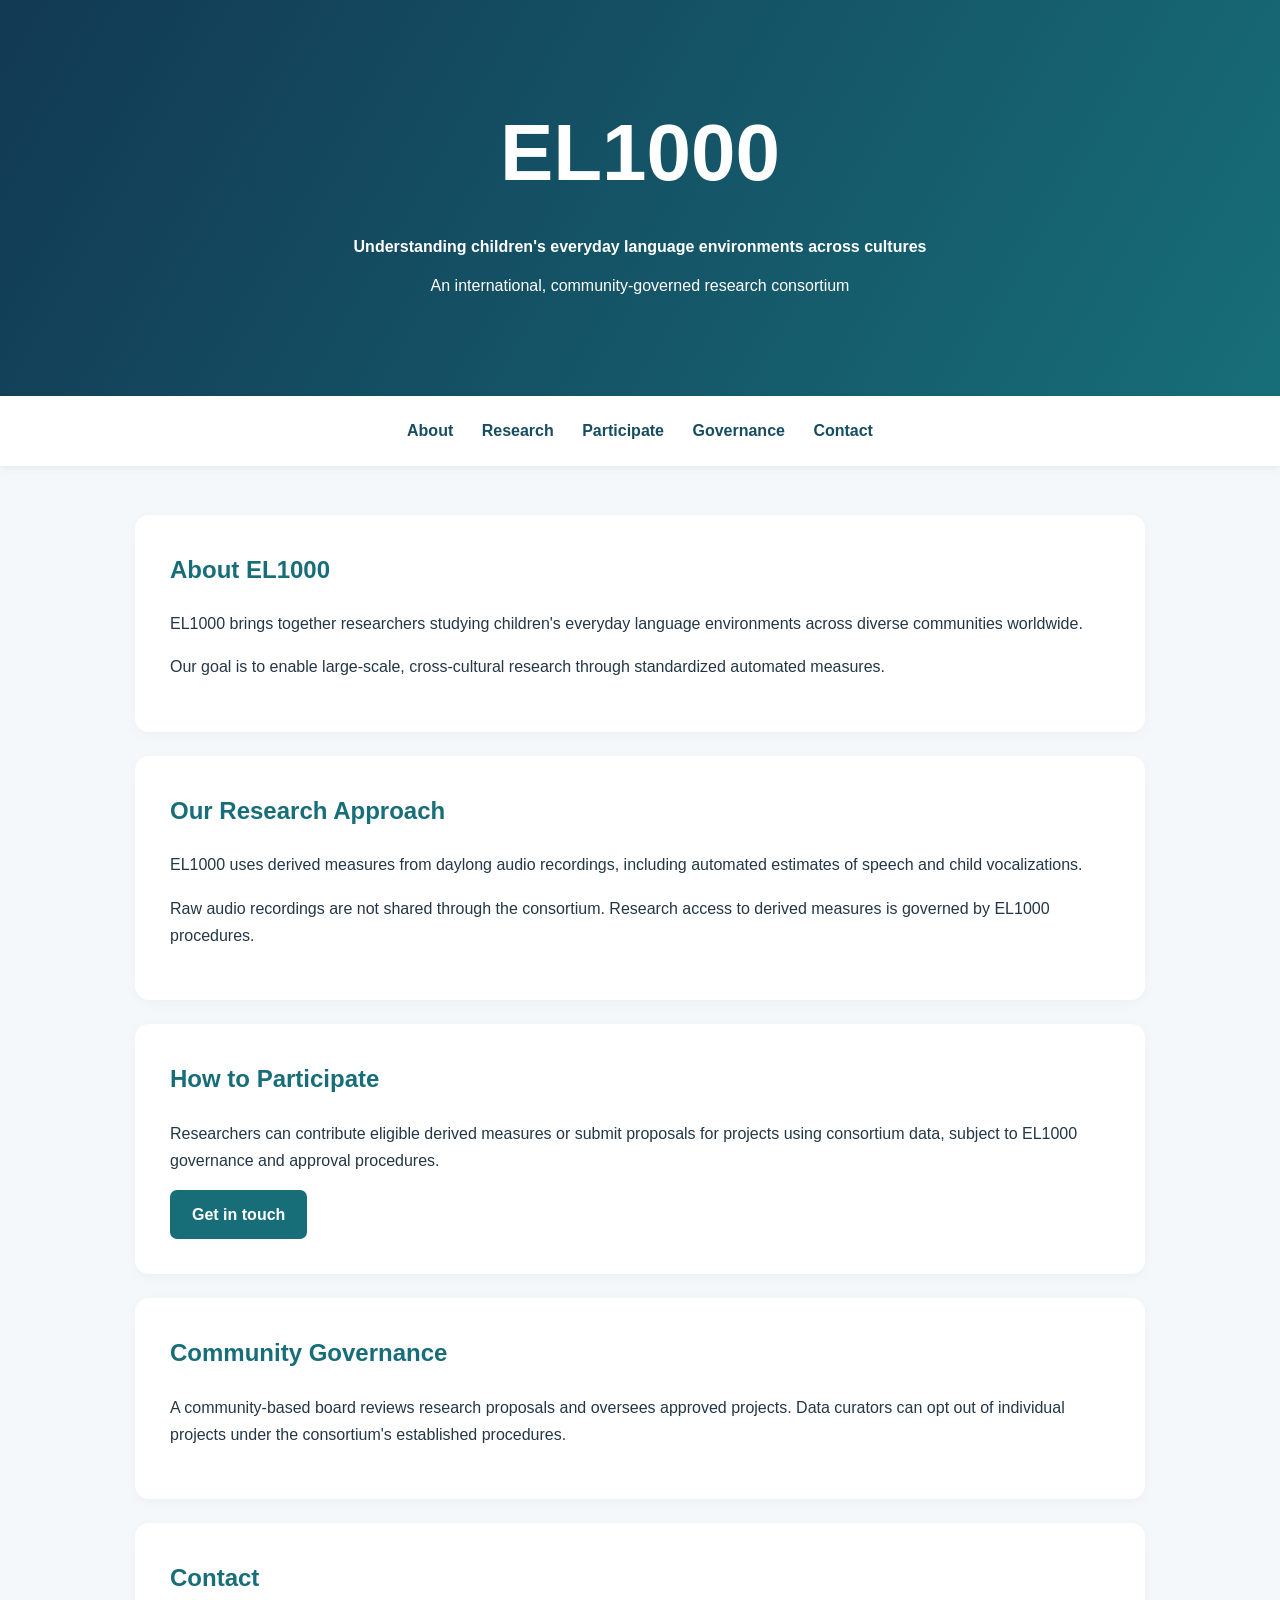
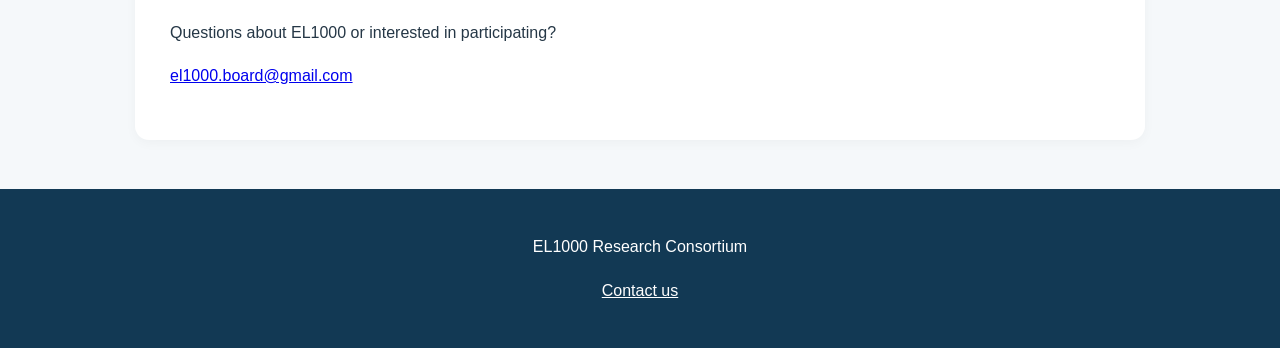
==== index.html @ 60c6f6d0 "Create index.html first commit with general structure of website" ====
<!DOCTYPE html>
<html lang="en">
<head>
<meta charset="UTF-8">
<meta name="viewport" content="width=device-width, initial-scale=1">
<title>EL1000 | Research Consortium</title>
<style>
*{box-sizing:border-box}
body{margin:0;font-family:Arial,Helvetica,sans-serif;color:#253746;background:#f5f8fa;line-height:1.7}
header{background:linear-gradient(120deg,#123954,#176e79);color:white;text-align:center;padding:85px 20px}
header h1{font-size:clamp(3rem,8vw,5rem);margin:0}
header p{max-width:700px;margin:12px auto}
nav{background:white;text-align:center;padding:16px;position:sticky;top:0;box-shadow:0 2px 8px #0001}
nav a{display:inline-block;margin:5px 12px;color:#174d61;text-decoration:none;font-weight:bold}
main{max-width:1050px;margin:auto;padding:25px 20px}
section{background:white;margin:24px 0;padding:35px;border-radius:14px;box-shadow:0 3px 12px #00000009;scroll-margin-top:90px}
h2{color:#176e79;margin-top:0}
.button{display:inline-block;background:#176e79;color:white;padding:11px 22px;border-radius:7px;text-decoration:none;font-weight:bold}
footer{text-align:center;background:#123954;color:white;padding:28px}
footer a{color:white}
@media(max-width:600px){section{padding:24px}header{padding:60px 18px}}
</style>
</head>
<body>
<header>
<h1>EL1000</h1>
<p><strong>Understanding children's everyday language environments across cultures</strong></p>
<p>An international, community-governed research consortium</p>
</header>
<nav>
<a href="#about">About</a>
<a href="#research">Research</a>
<a href="#participate">Participate</a>
<a href="#governance">Governance</a>
<a href="#contact">Contact</a>
</nav>
<main>
<section id="about">
<h2>About EL1000</h2>
<p>EL1000 brings together researchers studying children's everyday language environments across diverse communities worldwide.</p>
<p>Our goal is to enable large-scale, cross-cultural research through standardized automated measures.</p>
</section>
<section id="research">
<h2>Our Research Approach</h2>
<p>EL1000 uses derived measures from daylong audio recordings, including automated estimates of speech and child vocalizations.</p>
<p>Raw audio recordings are not shared through the consortium. Research access to derived measures is governed by EL1000 procedures.</p>
</section>
<section id="participate">
<h2>How to Participate</h2>
<p>Researchers can contribute eligible derived measures or submit proposals for projects using consortium data, subject to EL1000 governance and approval procedures.</p>
<a class="button" href="mailto:el1000.board@gmail.com?subject=EL1000%20participation%20inquiry">Get in touch</a>
</section>
<section id="governance">
<h2>Community Governance</h2>
<p>A community-based board reviews research proposals and oversees approved projects. Data curators can opt out of individual projects under the consortium's established procedures.</p>
</section>
<section id="contact">
<h2>Contact</h2>
<p>Questions about EL1000 or interested in participating?</p>
<p><a href="mailto:el1000.board@gmail.com">el1000.board@gmail.com</a></p>
</section>
</main>
<footer>
<p>EL1000 Research Consortium</p>
<p><a href="mailto:el1000.board@gmail.com">Contact us</a></p>
</footer>
</body>
</html>
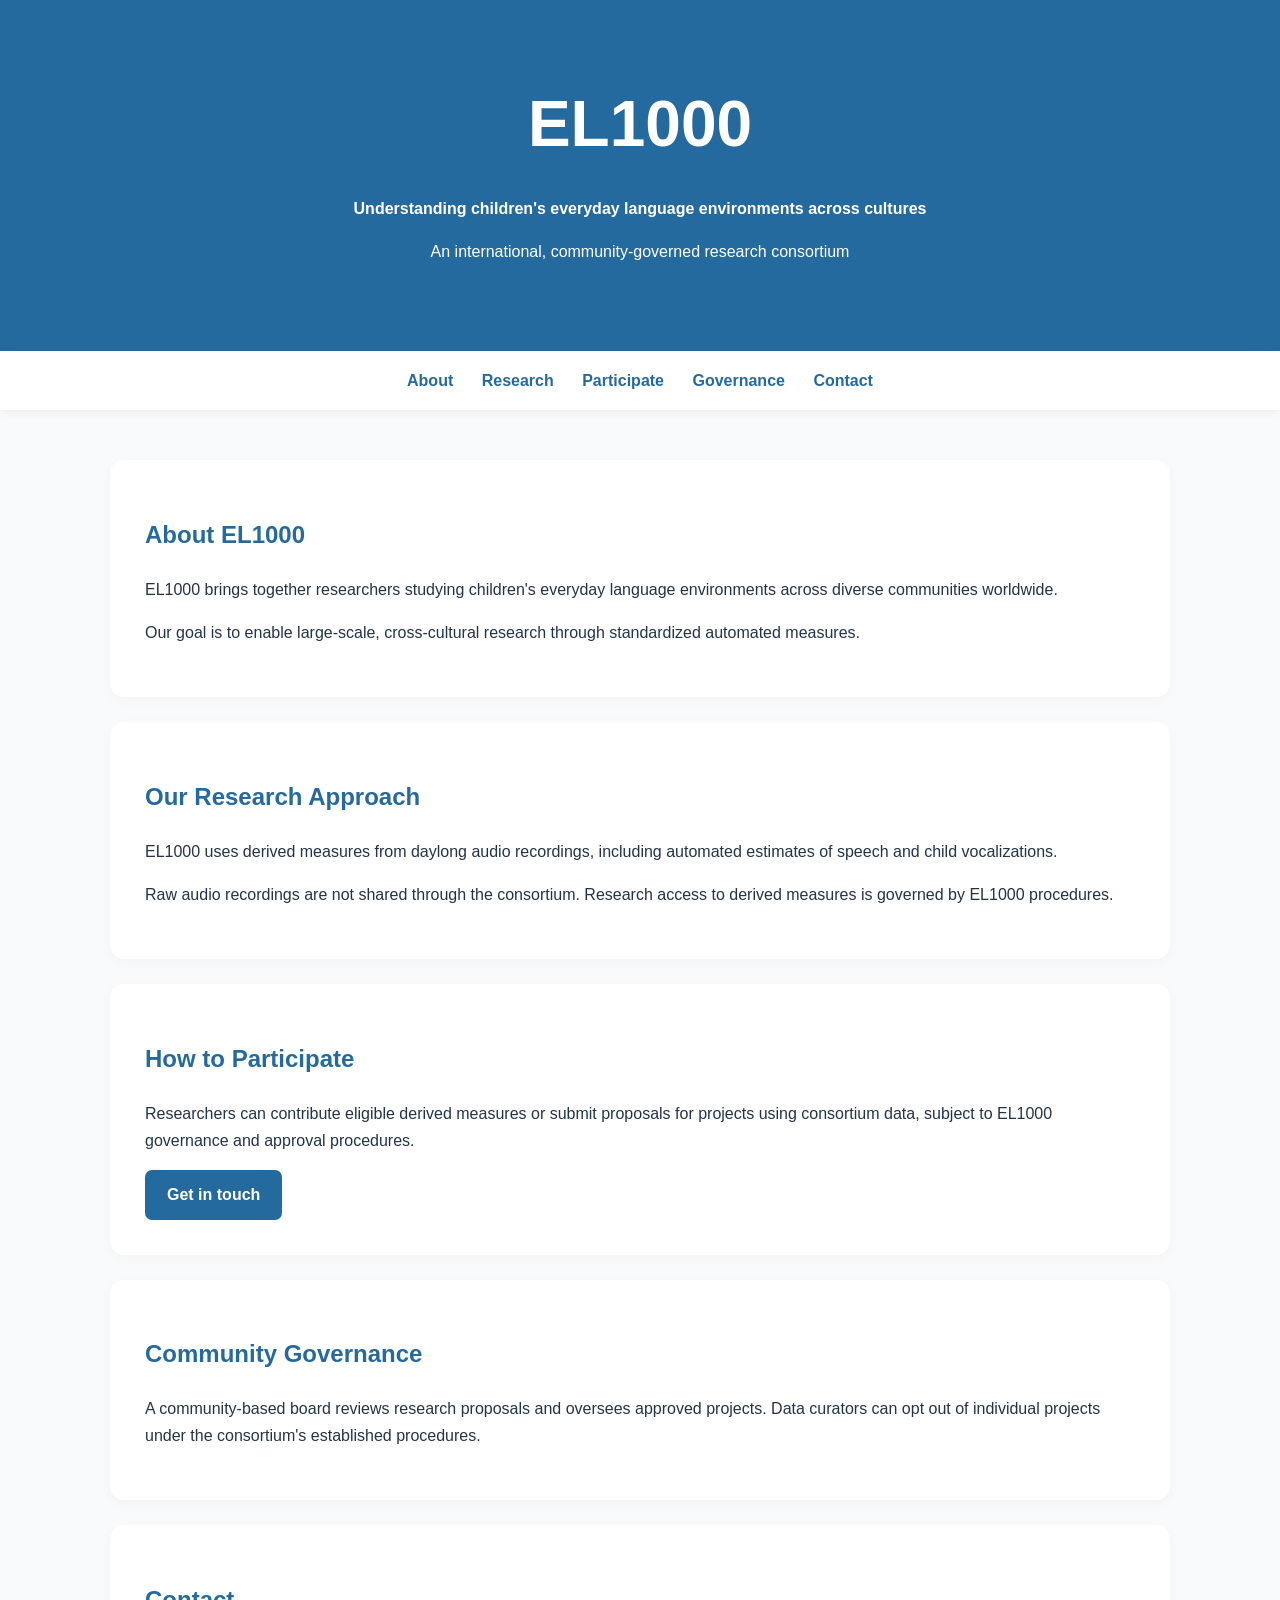
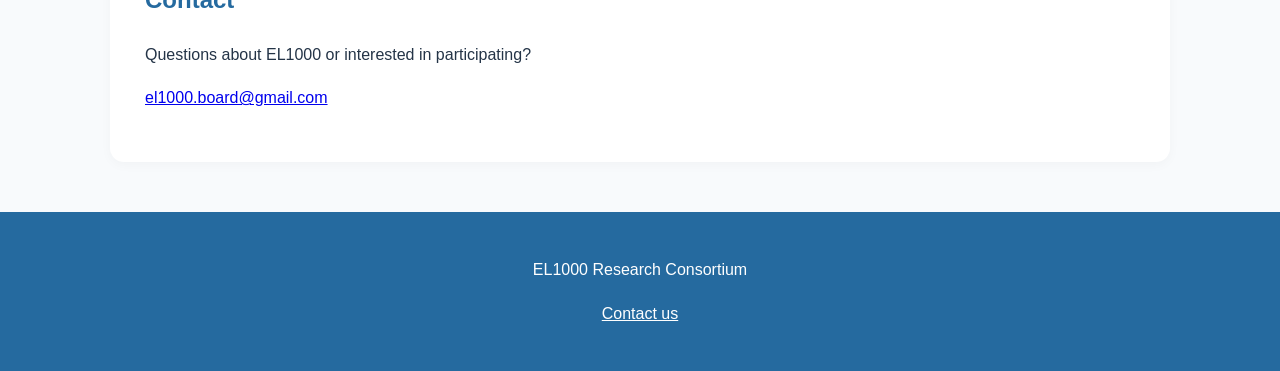
==== commit fcc7ed4d: "Update index.html" ====
--- a/index.html
+++ b/index.html
@@ -5,22 +5,7 @@
 <meta charset="UTF-8">
 <meta name="viewport" content="width=device-width, initial-scale=1">
 <title>EL1000 | Research Consortium</title>
-<style>
-*{box-sizing:border-box}
-body{margin:0;font-family:Arial,Helvetica,sans-serif;color:#253746;background:#f5f8fa;line-height:1.7}
-header{background:linear-gradient(120deg,#123954,#176e79);color:white;text-align:center;padding:85px 20px}
-header h1{font-size:clamp(3rem,8vw,5rem);margin:0}
-header p{max-width:700px;margin:12px auto}
-nav{background:white;text-align:center;padding:16px;position:sticky;top:0;box-shadow:0 2px 8px #0001}
-nav a{display:inline-block;margin:5px 12px;color:#174d61;text-decoration:none;font-weight:bold}
-main{max-width:1050px;margin:auto;padding:25px 20px}
-section{background:white;margin:24px 0;padding:35px;border-radius:14px;box-shadow:0 3px 12px #00000009;scroll-margin-top:90px}
-h2{color:#176e79;margin-top:0}
-.button{display:inline-block;background:#176e79;color:white;padding:11px 22px;border-radius:7px;text-decoration:none;font-weight:bold}
-footer{text-align:center;background:#123954;color:white;padding:28px}
-footer a{color:white}
-@media(max-width:600px){section{padding:24px}header{padding:60px 18px}}
-</style>
+<link rel="stylesheet" href="style.css">
 </head>
 <body>
 <header>
--- a/style.css
+++ b/style.css
@@ -0,0 +1,131 @@
+
+:root {
+  --primary: #256A9F;
+  --primary-light: #D6E8F6;
+
+  --governance: #6650AF;
+  --governance-light: #EAE7F4;
+
+  --corpora: #F67A2C;
+  --corpora-light: #FFDFC5;
+  --corpora-text: #A7470A;
+
+  --background: #F8FAFC;
+  --text: #243447;
+  --white: #FFFFFF;
+}
+
+* {
+  box-sizing: border-box;
+}
+
+body {
+  margin: 0;
+  font-family: Arial, Helvetica, sans-serif;
+  background: var(--background);
+  color: var(--text);
+  line-height: 1.7;
+}
+
+header {
+  background: var(--primary);
+  color: var(--white);
+  padding: 70px 20px;
+  text-align: center;
+}
+
+header h1 {
+  font-size: clamp(2.5rem, 6vw, 4rem);
+  margin: 0;
+}
+
+nav {
+  background: var(--white);
+  padding: 16px;
+  text-align: center;
+  box-shadow: 0 2px 8px #00000010;
+}
+
+nav a {
+  color: var(--primary);
+  text-decoration: none;
+  font-weight: bold;
+  margin: 0 12px;
+}
+
+nav a:hover {
+  text-decoration: underline;
+}
+
+main {
+  max-width: 1100px;
+  margin: auto;
+  padding: 25px 20px;
+}
+
+section {
+  background: var(--white);
+  padding: 35px;
+  margin: 25px 0;
+  border-radius: 14px;
+  box-shadow: 0 3px 12px #00000008;
+}
+
+h2 {
+  color: var(--primary);
+}
+
+.governance {
+  background: var(--governance-light);
+  border-left: 5px solid var(--governance);
+}
+
+.governance h2 {
+  color: var(--governance);
+}
+
+.corpora {
+  background: var(--corpora-light);
+  border-left: 5px solid var(--corpora);
+}
+
+.corpora h2 {
+  color: var(--corpora-text);
+}
+
+.button {
+  display: inline-block;
+  background: var(--primary);
+  color: var(--white);
+  padding: 11px 22px;
+  border-radius: 7px;
+  text-decoration: none;
+  font-weight: bold;
+}
+
+.button:hover {
+  filter: brightness(0.9);
+}
+
+footer {
+  background: var(--primary);
+  color: var(--white);
+  padding: 28px;
+  text-align: center;
+}
+
+footer a {
+  color: var(--white);
+}
+
+@media (max-width: 600px) {
+  section {
+    padding: 24px;
+  }
+
+  nav a {
+    display: inline-block;
+    margin: 6px 10px;
+  }
+}
+  
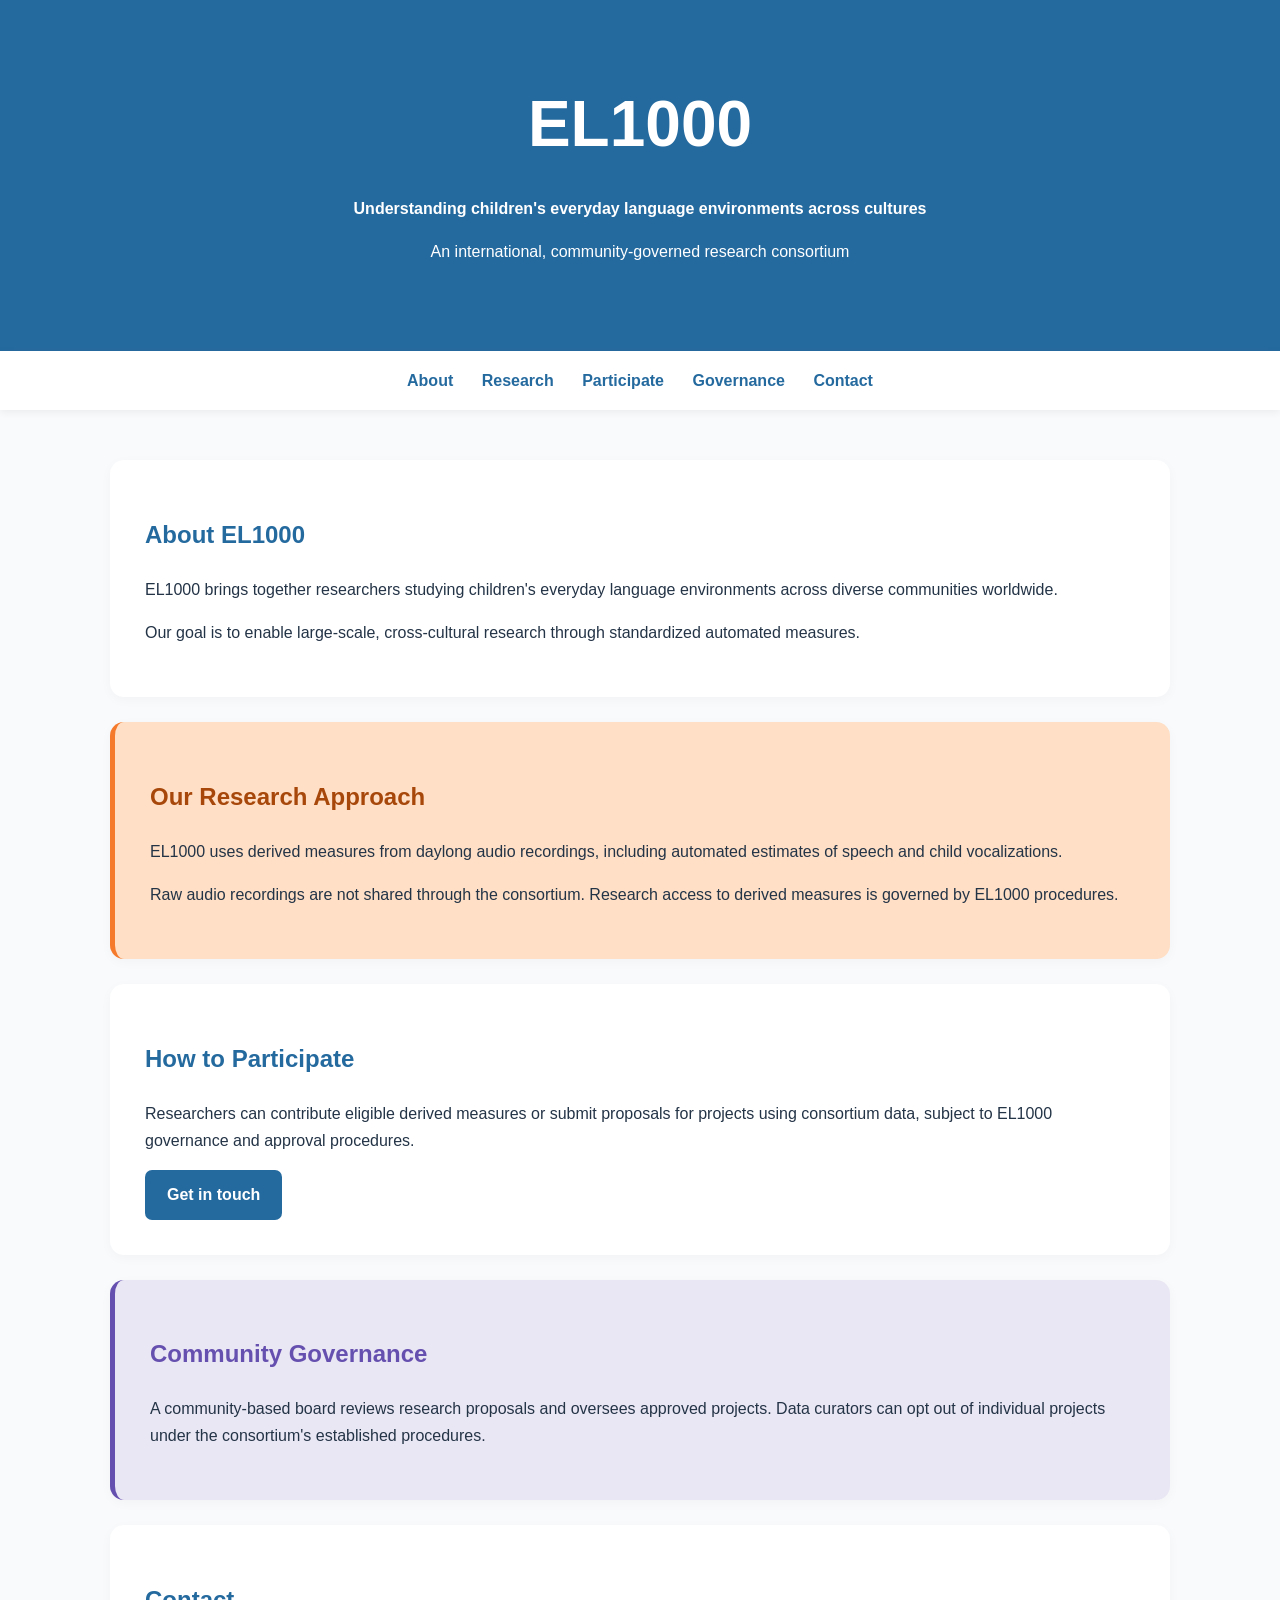
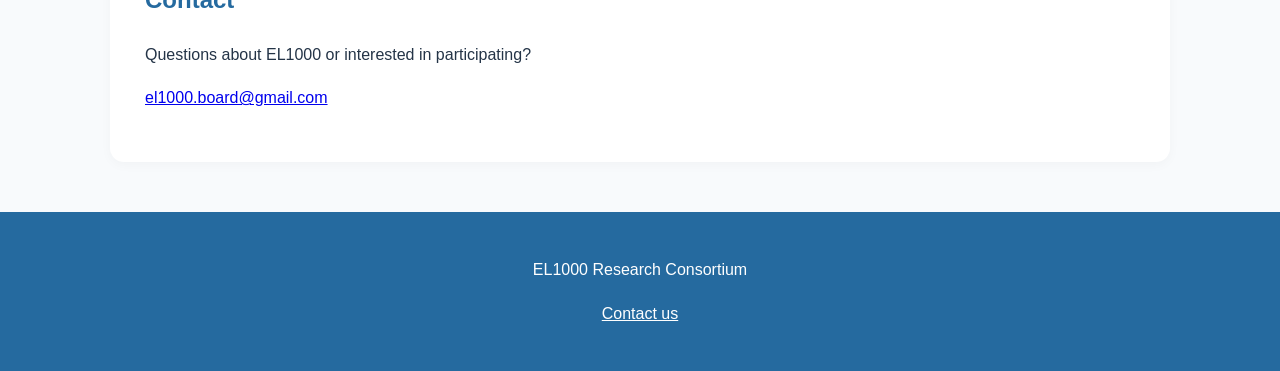
==== commit b67bf545: "Update index.html" ====
--- a/index.html
+++ b/index.html
@@ -26,7 +26,7 @@
 <p>EL1000 brings together researchers studying children's everyday language environments across diverse communities worldwide.</p>
 <p>Our goal is to enable large-scale, cross-cultural research through standardized automated measures.</p>
 </section>
-<section id="research">
+<section id="research" class="corpora">
 <h2>Our Research Approach</h2>
 <p>EL1000 uses derived measures from daylong audio recordings, including automated estimates of speech and child vocalizations.</p>
 <p>Raw audio recordings are not shared through the consortium. Research access to derived measures is governed by EL1000 procedures.</p>
@@ -36,8 +36,7 @@
 <p>Researchers can contribute eligible derived measures or submit proposals for projects using consortium data, subject to EL1000 governance and approval procedures.</p>
 <a class="button" href="mailto:el1000.board@gmail.com?subject=EL1000%20participation%20inquiry">Get in touch</a>
 </section>
-<section id="governance">
-<h2>Community Governance</h2>
+<section id="governance" class="governance"><h2>Community Governance</h2>
 <p>A community-based board reviews research proposals and oversees approved projects. Data curators can opt out of individual projects under the consortium's established procedures.</p>
 </section>
 <section id="contact">
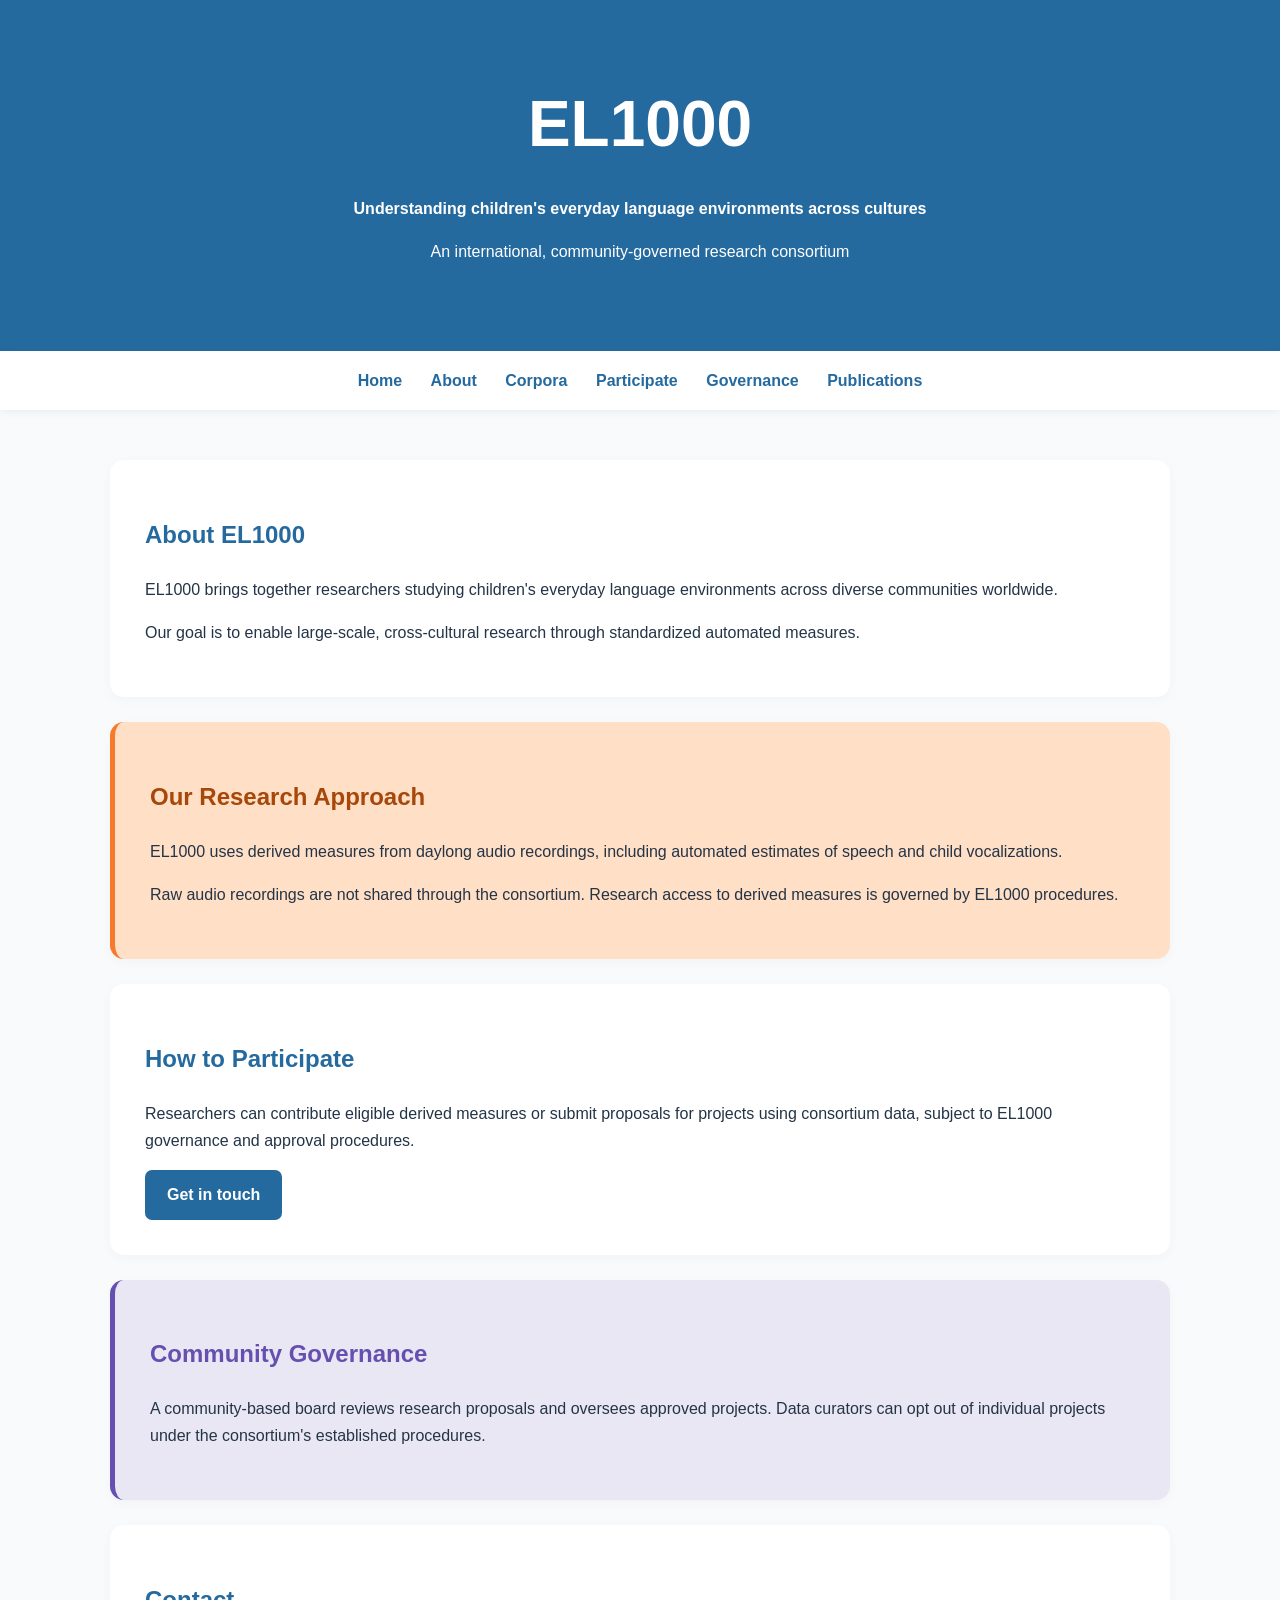
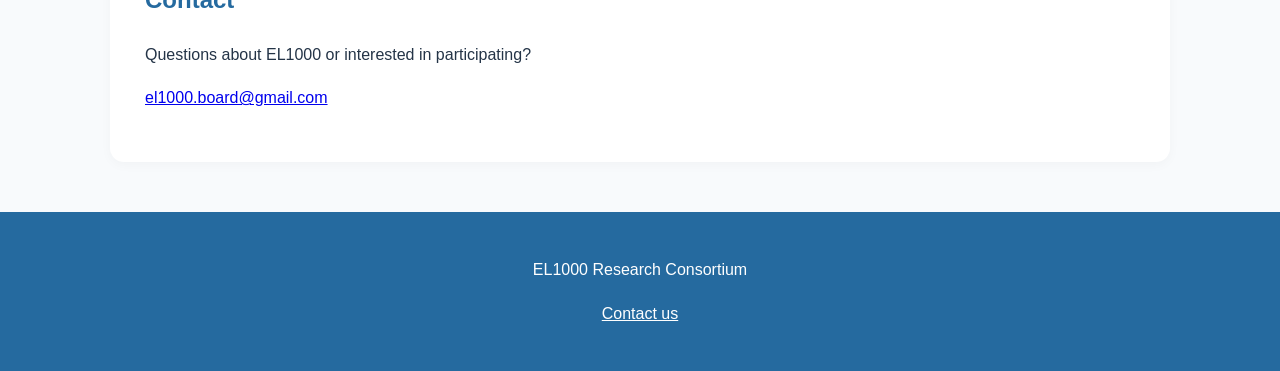
==== commit ec996168: "Update index.html" ====
--- a/index.html
+++ b/index.html
@@ -13,12 +13,13 @@
 <p><strong>Understanding children's everyday language environments across cultures</strong></p>
 <p>An international, community-governed research consortium</p>
 </header>
-<nav>
-<a href="#about">About</a>
-<a href="#research">Research</a>
-<a href="#participate">Participate</a>
-<a href="#governance">Governance</a>
-<a href="#contact">Contact</a>
+<nav aria-label="Main navigation">
+  <a href="index.html" aria-current="page">Home</a>
+  <a href="about.html">About</a>
+  <a href="corpora.html">Corpora</a>
+  <a href="participate.html">Participate</a>
+  <a href="governance.html">Governance</a>
+  <a href="publications.html">Publications</a>
 </nav>
 <main>
 <section id="about">
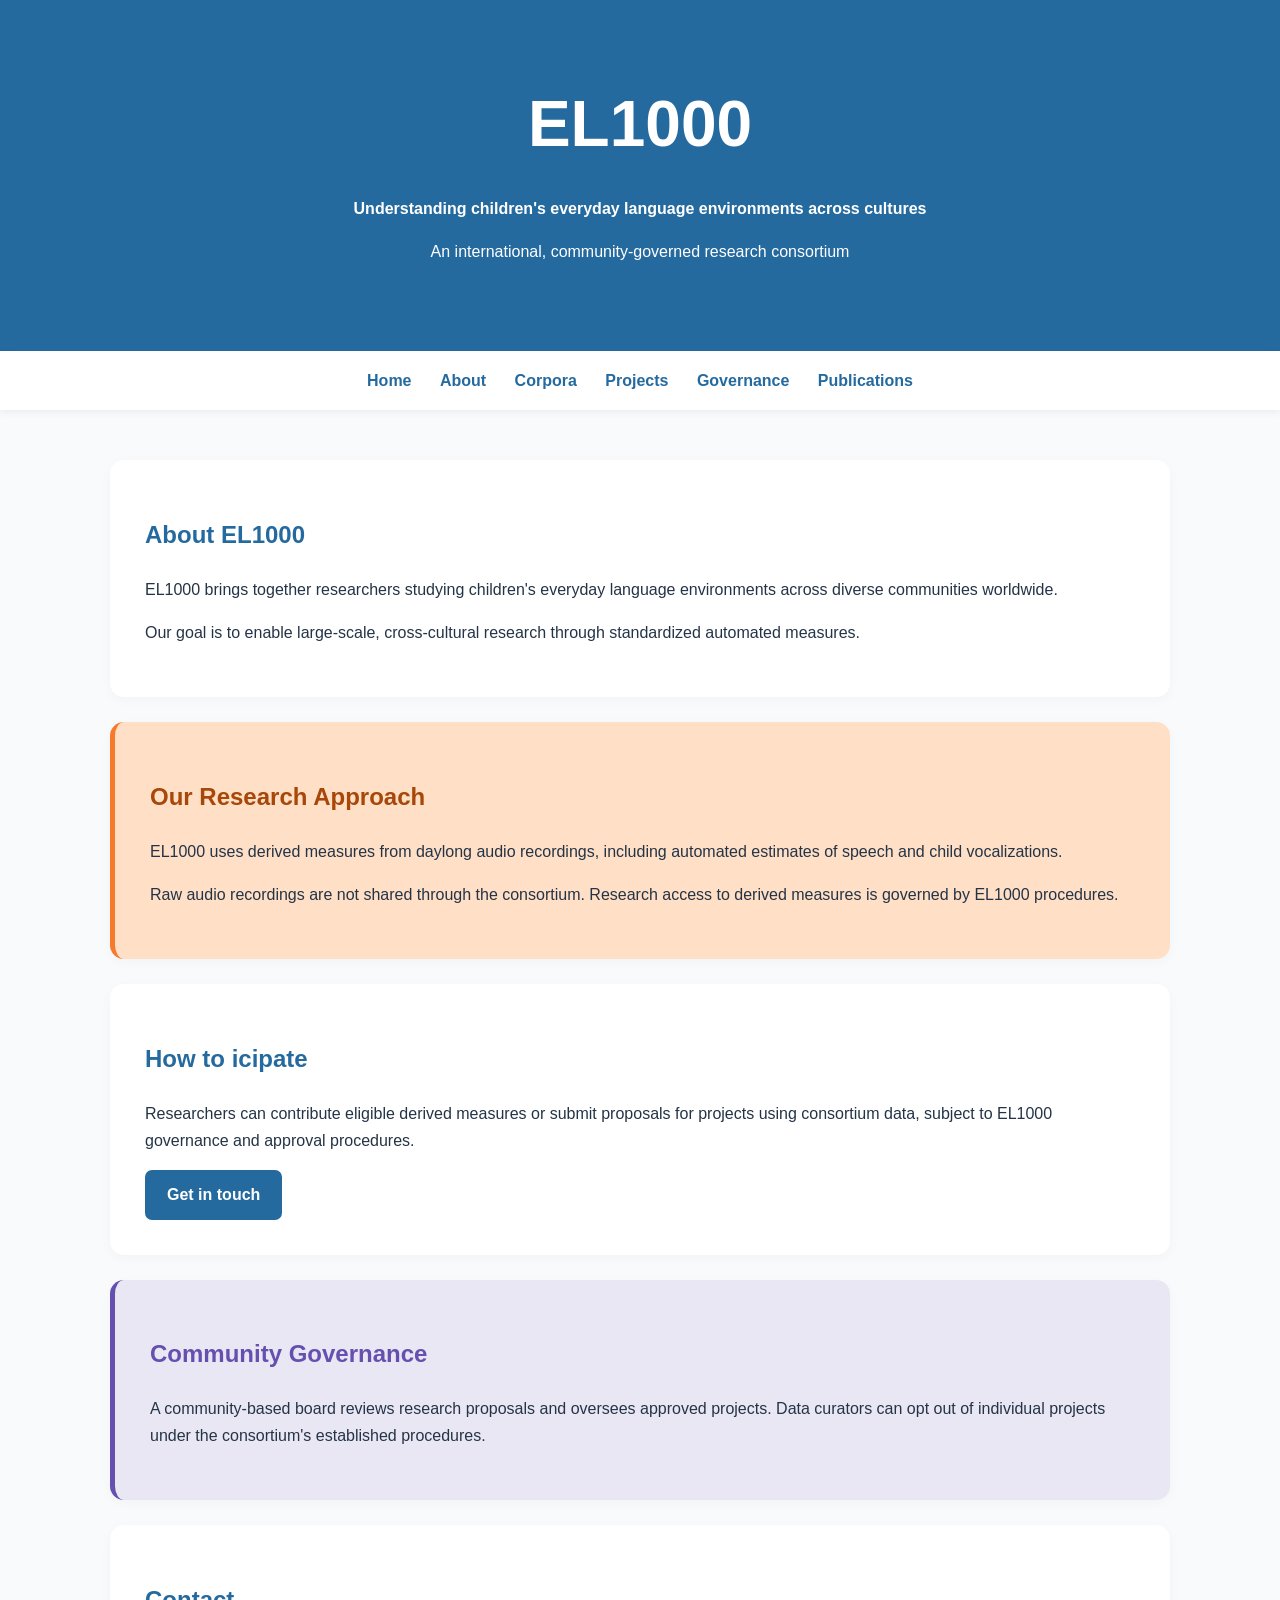
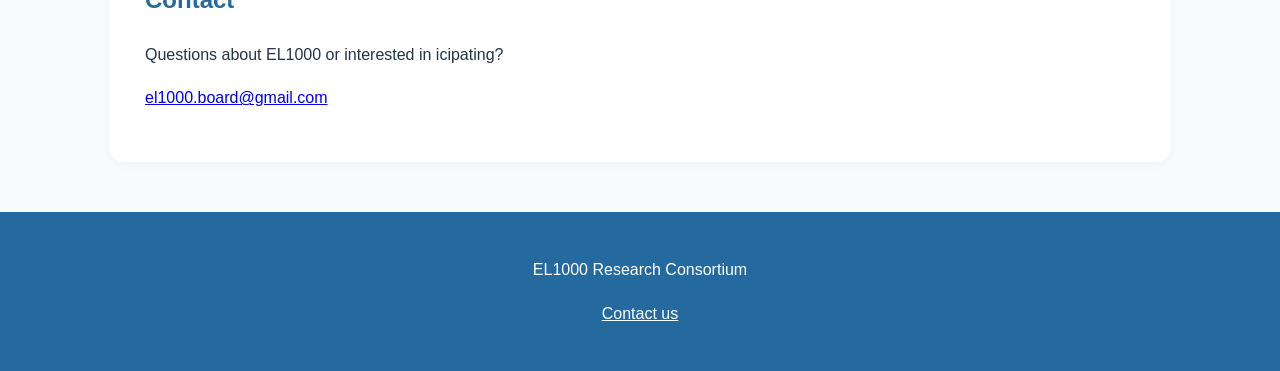
==== commit e08e7cc6: "Update index.html" ====
--- a/index.html
+++ b/index.html
@@ -17,7 +17,7 @@
   <a href="index.html" aria-current="page">Home</a>
   <a href="about.html">About</a>
   <a href="corpora.html">Corpora</a>
-  <a href="participate.html">Participate</a>
+  <a href="projects.html">Projects</a>
   <a href="governance.html">Governance</a>
   <a href="publications.html">Publications</a>
 </nav>
@@ -32,17 +32,17 @@
 <p>EL1000 uses derived measures from daylong audio recordings, including automated estimates of speech and child vocalizations.</p>
 <p>Raw audio recordings are not shared through the consortium. Research access to derived measures is governed by EL1000 procedures.</p>
 </section>
-<section id="participate">
-<h2>How to Participate</h2>
+<section id="icipate">
+<h2>How to icipate</h2>
 <p>Researchers can contribute eligible derived measures or submit proposals for projects using consortium data, subject to EL1000 governance and approval procedures.</p>
-<a class="button" href="mailto:el1000.board@gmail.com?subject=EL1000%20participation%20inquiry">Get in touch</a>
+<a class="button" href="mailto:el1000.board@gmail.com?subject=EL1000%20icipation%20inquiry">Get in touch</a>
 </section>
 <section id="governance" class="governance"><h2>Community Governance</h2>
 <p>A community-based board reviews research proposals and oversees approved projects. Data curators can opt out of individual projects under the consortium's established procedures.</p>
 </section>
 <section id="contact">
 <h2>Contact</h2>
-<p>Questions about EL1000 or interested in participating?</p>
+<p>Questions about EL1000 or interested in icipating?</p>
 <p><a href="mailto:el1000.board@gmail.com">el1000.board@gmail.com</a></p>
 </section>
 </main>
--- a/style.css
+++ b/style.css
@@ -128,4 +128,255 @@
     margin: 6px 10px;
   }
 }
-  
+
+/* ----------------------------------
+   EL1000 CORPORA PAGE
+---------------------------------- */
+
+.corpora-header {
+  background: #FFDFC5;
+  color: #783508;
+}
+
+.corpora-header h1 {
+  color: #783508;
+}
+
+.corpus-stat {
+  display: flex;
+  flex-direction: column;
+  align-items: center;
+  gap: 5px;
+  padding: 25px;
+  margin: 25px 0;
+  background: #FFDFC5;
+  border-radius: 12px;
+  text-align: center;
+}
+
+.corpus-stat strong {
+  font-size: 3rem;
+  line-height: 1.2;
+  color: #A7470A;
+}
+
+.corpus-stat span {
+  font-size: 1rem;
+  color: #783508;
+}
+
+#corpus-map {
+  width: 100%;
+  height: 440px;
+  border-radius: 12px;
+  border: 2px solid #F67A2C;
+  z-index: 0;
+}
+
+.map-note {
+  font-size: 0.9rem;
+  color: #66594F;
+}
+
+.corpus-grid {
+  display: grid;
+  grid-template-columns:
+    repeat(auto-fit, minmax(200px, 1fr));
+  gap: 18px;
+  margin: 25px 0;
+}
+
+.corpus-card {
+  padding: 22px;
+  border-radius: 12px;
+  background: #FFF3E9;
+  border-top: 4px solid #F67A2C;
+}
+
+.corpus-card h3 {
+  margin-top: 0;
+  color: #A7470A;
+}
+
+@media (max-width: 600px) {
+  #corpus-map {
+    height: 320px;
+  }
+}
+
+
+/* ----------------------------------
+   EL1000 GOVERNANCE PAGE
+---------------------------------- */
+
+.governance-header {
+  background: #EAE7F4;
+  color: #49348C;
+}
+
+.governance-header h1 {
+  color: #49348C;
+}
+
+.governance-steps {
+  display: grid;
+  gap: 18px;
+  margin: 28px 0;
+}
+
+.governance-step {
+  display: flex;
+  align-items: flex-start;
+  gap: 18px;
+  padding: 22px;
+  border-radius: 12px;
+  background: #F7F5FC;
+  border-left: 5px solid #6650AF;
+}
+
+.step-number {
+  display: flex;
+  align-items: center;
+  justify-content: center;
+  flex-shrink: 0;
+  width: 38px;
+  height: 38px;
+  border-radius: 50%;
+  background: #6650AF;
+  color: white;
+  font-weight: bold;
+}
+
+.governance-step h3 {
+  margin: 0 0 8px;
+  color: #49348C;
+}
+
+.governance-step p {
+  margin: 0;
+}
+
+@media (max-width: 600px) {
+  .governance-step {
+    padding: 16px;
+    gap: 12px;
+  }
+}
+
+/* ----------------------------------
+   EL1000 PROJECTS PAGE
+---------------------------------- */
+
+.projects-header {
+  background: #DBEFD0;
+  color: #246B38;
+}
+
+.projects-header h1 {
+  color: #246B38;
+}
+
+.projects-intro {
+  background: #FFFFFF;
+}
+
+.projects-navigation {
+  display: grid;
+  grid-template-columns:
+    repeat(auto-fit, minmax(220px, 1fr));
+  gap: 18px;
+  margin: 28px 0;
+}
+
+.project-nav-card {
+  display: block;
+  padding: 24px;
+  background: #DBEFD0;
+  border-top: 5px solid #40AD62;
+  border-radius: 12px;
+  color: #246B38;
+  text-decoration: none;
+  transition: transform 0.2s ease;
+}
+
+.project-nav-card:hover {
+  transform: translateY(-3px);
+}
+
+.project-nav-card h3 {
+  margin-top: 0;
+  color: #246B38;
+}
+
+.project-nav-card p {
+  margin-bottom: 0;
+  color: #246B38;
+}
+
+.projects-section {
+  scroll-margin-top: 80px;
+}
+
+.projects-section h2 {
+  color: #246B38;
+}
+
+.projects-section h3 {
+  color: #246B38;
+}
+
+.projects-button {
+  display: inline-block;
+  padding: 13px 22px;
+  margin: 12px 0;
+  border-radius: 8px;
+  background: #287C43;
+  color: #FFFFFF;
+  text-decoration: none;
+  font-weight: bold;
+}
+
+.projects-button:hover {
+  background: #1E6033;
+  color: #FFFFFF;
+}
+
+.projects-small-note {
+  font-size: 0.9rem;
+  margin-top: 16px;
+}
+
+.project-list-card {
+  padding: 26px;
+  margin: 22px 0;
+  border-radius: 12px;
+  background: #F2F9EE;
+  border-left: 5px solid #40AD62;
+}
+
+.project-list-card h3 {
+  margin-top: 14px;
+}
+
+.project-status {
+  display: inline-block;
+  font-size: 0.85rem;
+  font-weight: bold;
+  color: #246B38;
+}
+
+.projects-contact {
+  background: #DBEFD0;
+}
+
+.projects-contact h2 {
+  color: #246B38;
+}
+
+@media (max-width: 600px) {
+  .project-nav-card,
+  .project-list-card {
+    padding: 18px;
+  }
+}
+
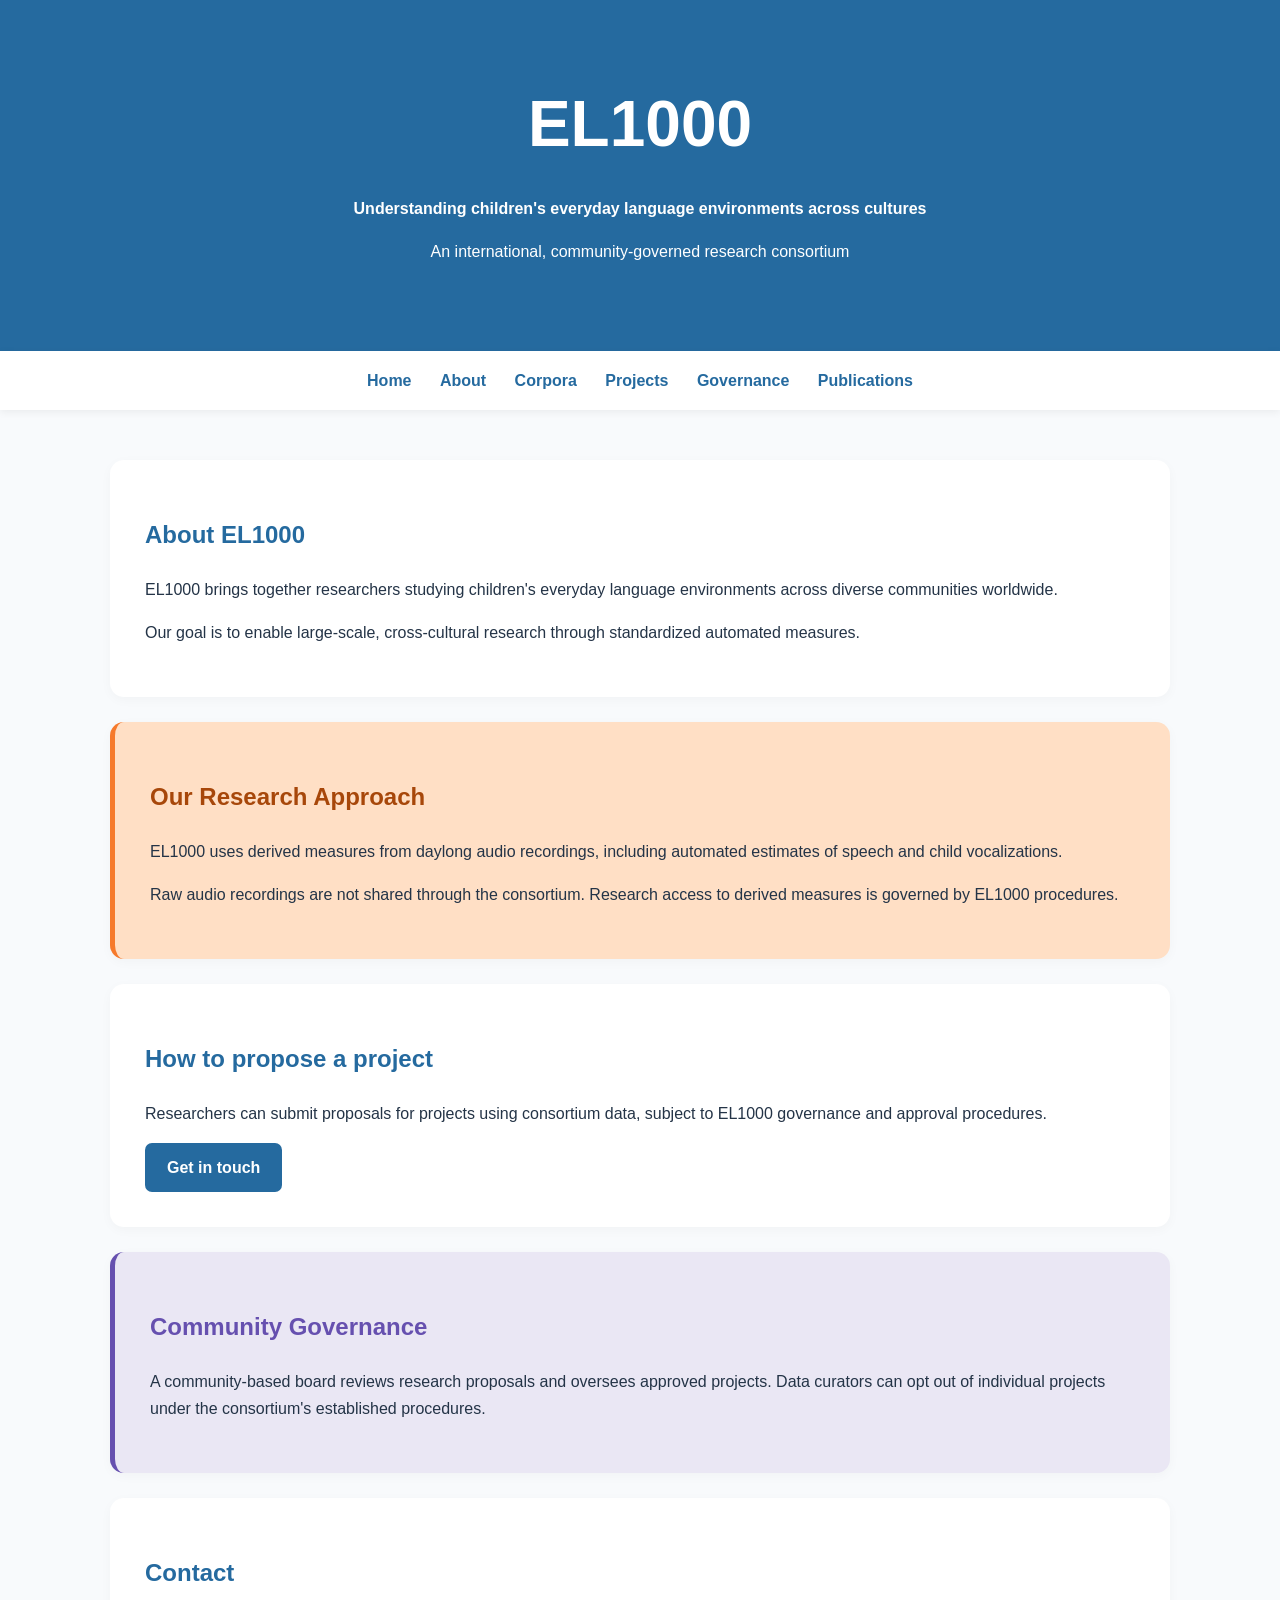
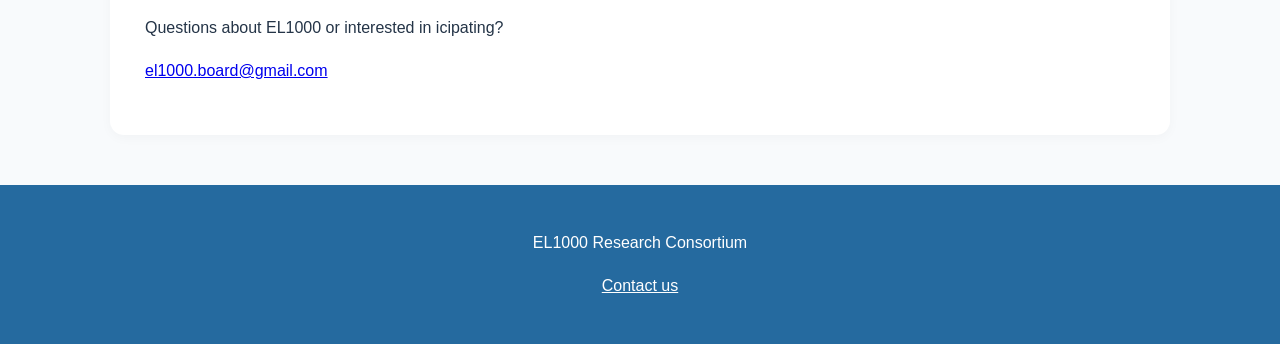
==== commit 8f3504c2: "Update index.html" ====
--- a/index.html
+++ b/index.html
@@ -32,12 +32,13 @@
 <p>EL1000 uses derived measures from daylong audio recordings, including automated estimates of speech and child vocalizations.</p>
 <p>Raw audio recordings are not shared through the consortium. Research access to derived measures is governed by EL1000 procedures.</p>
 </section>
-<section id="icipate">
-<h2>How to icipate</h2>
-<p>Researchers can contribute eligible derived measures or submit proposals for projects using consortium data, subject to EL1000 governance and approval procedures.</p>
+<section id="projects">
+<h2>How to propose a project</h2>
+<p>Researchers can submit proposals for projects using consortium data, subject to EL1000 governance and approval procedures.</p>
 <a class="button" href="mailto:el1000.board@gmail.com?subject=EL1000%20icipation%20inquiry">Get in touch</a>
 </section>
-<section id="governance" class="governance"><h2>Community Governance</h2>
+<section id="governance" class="governance">
+<h2>Community Governance</h2>
 <p>A community-based board reviews research proposals and oversees approved projects. Data curators can opt out of individual projects under the consortium's established procedures.</p>
 </section>
 <section id="contact">
--- a/style.css
+++ b/style.css
@@ -380,3 +380,128 @@
   }
 }
 
+/* ----------------------------------
+   EL1000 PUBLICATIONS PAGE
+---------------------------------- */
+
+.publications-header {
+  background: #D6E8F6;
+  color: #174B72;
+}
+
+.publications-header h1 {
+  color: #174B72;
+}
+
+.publications-navigation {
+  display: grid;
+  grid-template-columns:
+    repeat(auto-fit, minmax(220px, 1fr));
+  gap: 18px;
+  margin: 28px 0;
+}
+
+.publication-nav-card {
+  display: block;
+  padding: 24px;
+  background: #D6E8F6;
+  border-top: 5px solid #256A9F;
+  border-radius: 12px;
+  color: #174B72;
+  text-decoration: none;
+  transition: transform 0.2s ease;
+}
+
+.publication-nav-card:hover {
+  transform: translateY(-3px);
+}
+
+.publication-nav-card h3 {
+  margin-top: 0;
+  color: #174B72;
+}
+
+.publication-nav-card p {
+  margin-bottom: 0;
+}
+
+.publications-section {
+  scroll-margin-top: 80px;
+}
+
+.publications-section h2,
+.citation-section h2 {
+  color: #174B72;
+}
+
+.publication-entry {
+  padding: 26px;
+  margin: 22px 0;
+  background: #F0F7FC;
+  border-left: 5px solid #256A9F;
+  border-radius: 12px;
+}
+
+.publication-entry h3 {
+  margin: 14px 0 10px;
+  color: #174B72;
+}
+
+.publication-type {
+  display: inline-block;
+  font-size: 0.85rem;
+  font-weight: bold;
+  color: #256A9F;
+}
+
+.citation-section {
+  background: #D6E8F6;
+}
+
+.publications-contact {
+  background: #F0F7FC;
+}
+
+@media (max-width: 600px) {
+  .publication-nav-card,
+  .publication-entry {
+    padding: 18px;
+  }
+}
+
+/* PUBLICATION AND CITATION LINKS */
+
+.publication-link {
+  display: inline-block;
+  padding: 12px 20px;
+  margin-top: 12px;
+  background: #256A9F;
+  color: #FFFFFF;
+  text-decoration: none;
+  border-radius: 8px;
+  font-weight: bold;
+}
+
+.publication-link:hover {
+  background: #174B72;
+  color: #FFFFFF;
+}
+
+.citation-box {
+  padding: 24px;
+  margin: 22px 0;
+  background: #FFFFFF;
+  border-left: 5px solid #256A9F;
+  border-radius: 12px;
+}
+
+.citation-box h3 {
+  margin-top: 0;
+  color: #174B72;
+}
+
+.citation-box a:not(.publication-link) {
+  overflow-wrap: anywhere;
+}
+
+
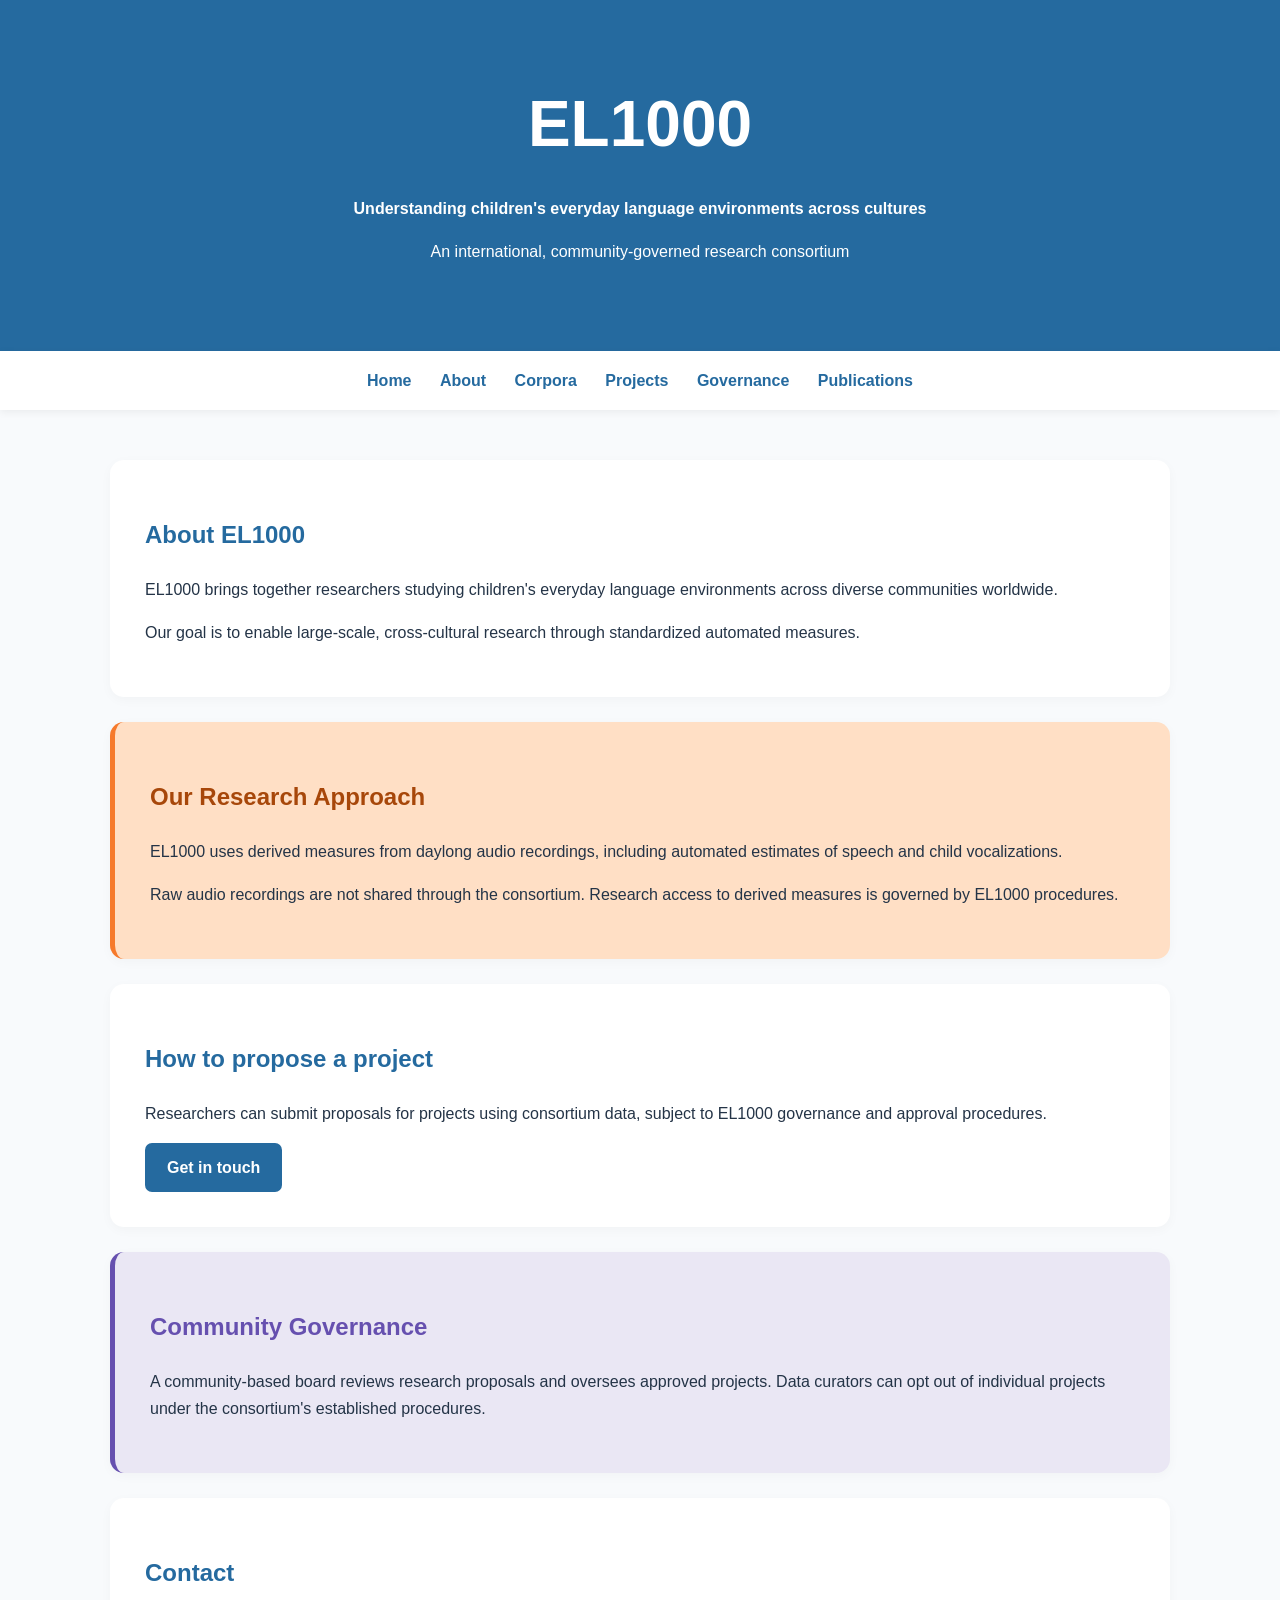
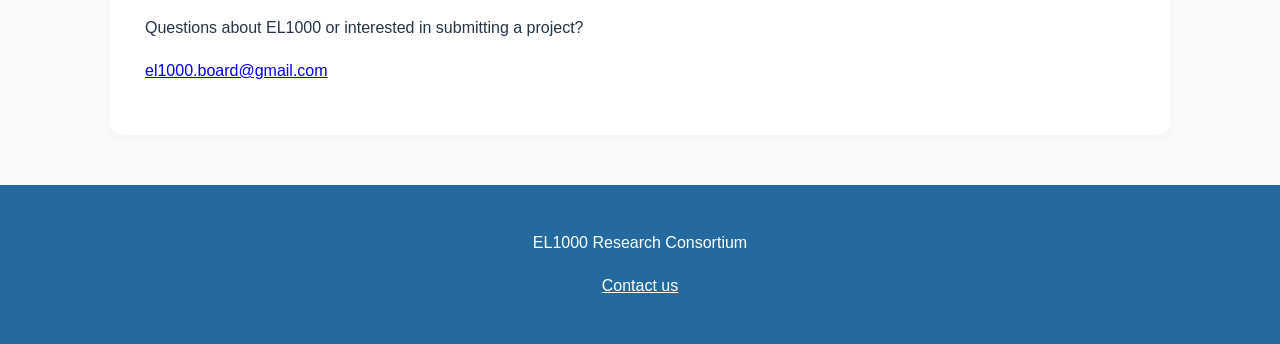
==== commit bfac579d: "Update index.html" ====
--- a/index.html
+++ b/index.html
@@ -43,7 +43,7 @@
 </section>
 <section id="contact">
 <h2>Contact</h2>
-<p>Questions about EL1000 or interested in icipating?</p>
+<p>Questions about EL1000 or interested in submitting a project?</p>
 <p><a href="mailto:el1000.board@gmail.com">el1000.board@gmail.com</a></p>
 </section>
 </main>
